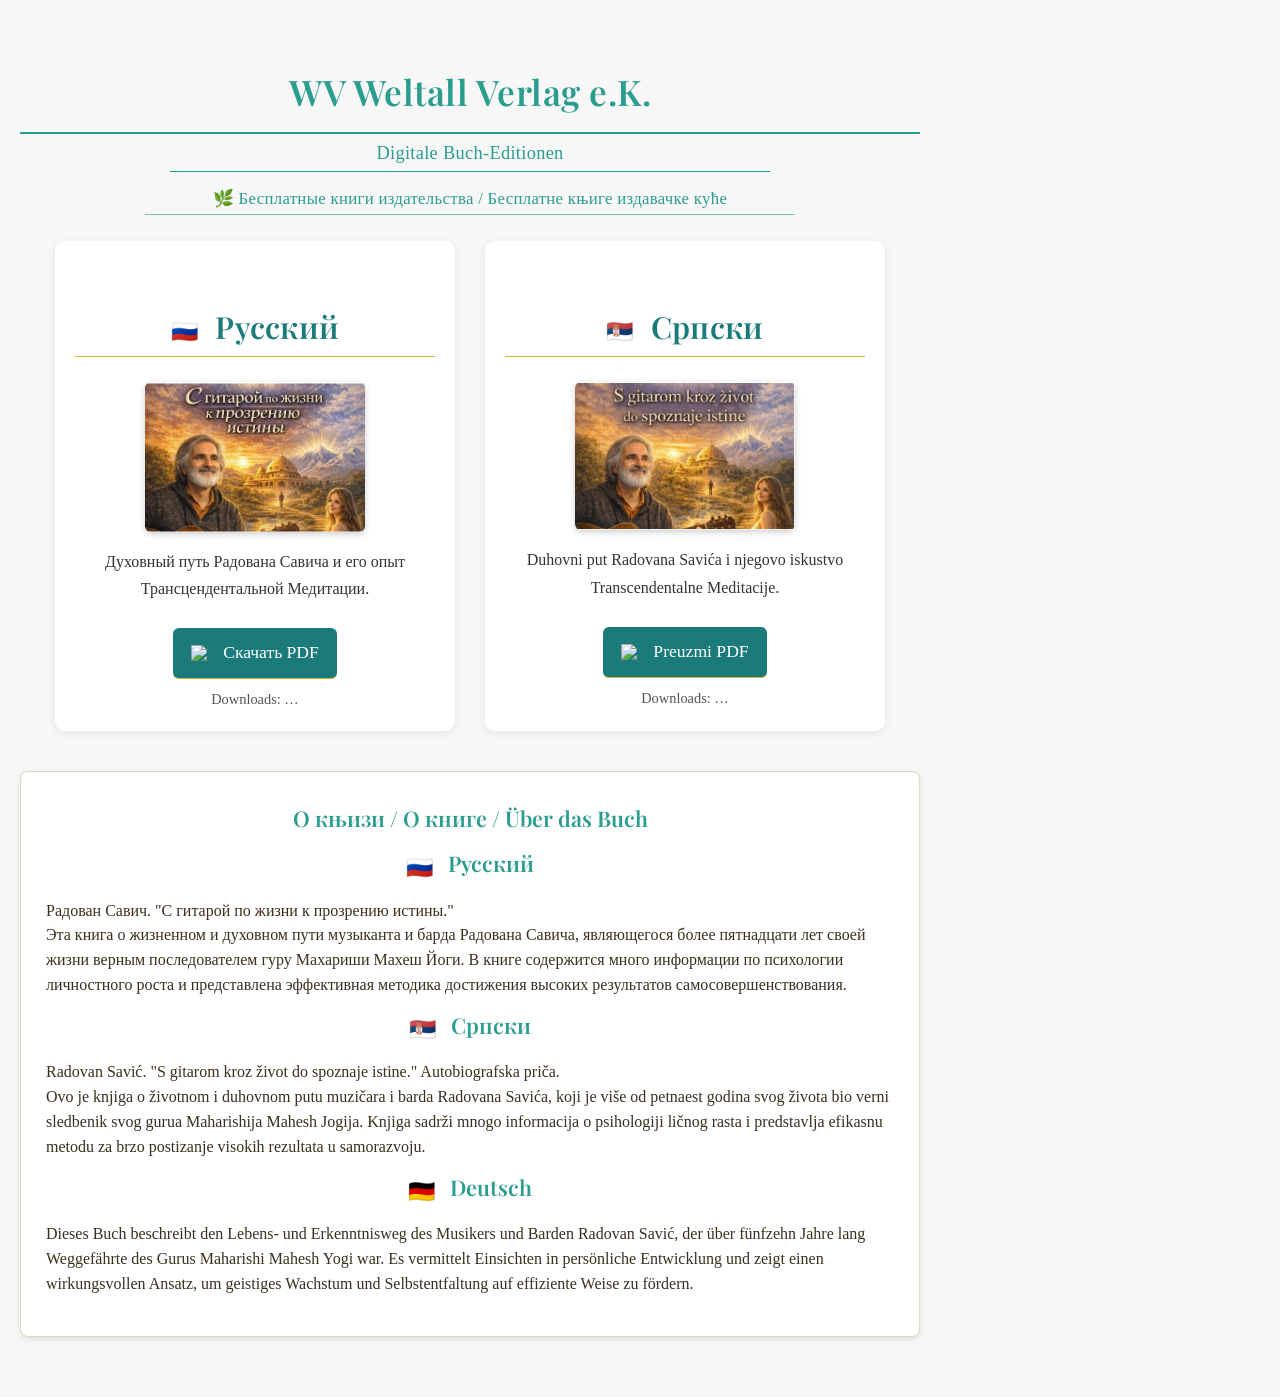
==== index.html @ 4fbf8c76 "Update index.html" ====
<!DOCTYPE html>
<html lang="de">
<head>
    <link rel="icon" type="image/png" href="weltall-icon.png">
    <meta charset="UTF-8">
    <meta name="viewport" content="width=device-width, initial-scale=1.0">
    <title>WV Digital Editions – Электронные книги</title>
    
    <!-- Hauptsprache: Russisch -->
    <meta name="description" content="Электронные книги WV Weltall Verlag e.K.: духовный путь Радована Савича, Трансцендентальная Медитация и поиск истинных ценностей жизни.">
    <meta http-equiv="Content-Language" content="ru">

    <!-- Alternative Sprachen -->
    <meta name="description:sr" content="E‑knjige WV Weltall Verlag e.K.: duhovni put Radovana Savića, Transcendentalna Meditacija i potraga za istinskim životnim vrednostima.">
    <meta name="description:de" content="Digitale Bücher des WV Weltall Verlag e.K.: Radovan Savić, Transzendentale Meditation und der Weg zu innerer Entwicklung.">

<!-- OpenGraph (Social Media Preview) -->
<meta property="og:title" content="WV Digital Editions – Электронные книги">
<meta property="og:description" content="Электронные книги WV Weltall Verlag e.K.: духовный путь Радована Савича, Трансцендентальная Медитация и поиск истинных ценностей жизни.">
<meta property="og:type" content="website">
<meta property="og:url" content="https://weltall-verlag.github.io/wv-digital-editions/">
<meta property="og:image" content="https://weltall-verlag.github.io/wv-digital-editions/weltall-icon.png">
<meta property="og:locale" content="ru_RU">
<meta property="og:locale:alternate" content="sr_RS">
<meta property="og:locale:alternate" content="de_DE">

<!-- Twitter Card -->
<meta name="twitter:card" content="summary">
<meta name="twitter:title" content="WV Digital Editions – Электронные книги">
<meta name="twitter:description" content="Духовный путь Радована Савича и Трансцендентальная Медитация.">
<meta name="twitter:image" content="https://weltall-verlag.github.io/wv-digital-editions/weltall-icon.png">
    
    <link rel="stylesheet" href="style.css"> 
  
    <!-- Playfair Display -->
    <link href="https://fonts.googleapis.com/css2?family=Playfair+Display:wght@500;600&display=swap" rel="stylesheet">

    <style>
        body {
            font-family: "Georgia", serif;
            background: #f7f7f7;
            margin: 0;
            padding: 20px;
            color: #333;
        }

        h1 {
            font-family: "Playfair Display", serif;
            font-size: 2.6em;
            font-weight: 700;
            color: #1b7b7b;
            text-align: center;
            margin-bottom: 30px;
            letter-spacing: 0.3px;
        }

        h2 {
            font-family: "Playfair Display", serif;
            font-size: 1.9em;
            font-weight: 600;
            color: #1b7b7b;
            text-align: center;
            margin-top: 40px;
            margin-bottom: 25px;
            letter-spacing: 0.3px;
        }

        h3 {
            font-family: "Playfair Display", serif;
            font-size: 1.35em;
            font-weight: 600;
            color: #2A9D8F;
            text-align: center;
            margin-top: 8px;
            margin-bottom: 18px;
            line-height: 1.25; /* engerer Zeilenabstand */
        }

        .books-container {
            display: flex;
            flex-wrap: wrap;
            justify-content: center;
            gap: 30px;
        }

.books-container {
    display: flex;
    flex-wrap: wrap;
    justify-content: center;
    gap: 30px;
}

.book-box {
    background: white;
    border-radius: 10px;
    padding: 20px;
    width: 360px;
    box-shadow: 0 2px 8px rgba(0,0,0,0.08);
    text-align: center;
    opacity: 0;
    transform: translateY(10px);
    animation: fadeIn 0.8s ease forwards;
}

.info-box {
    background: #fff;
    border: 1px solid #e0d8c3;
    border-radius: 8px;
    padding: 25px;
    margin: 40px 0;
    box-shadow: 0 2px 6px rgba(0,0,0,0.1);
    font-family: "Georgia", "Times New Roman", serif;
    color: #3b2f1e;
    line-height: 1.7;
}

.info-box h2 {
    color: #006666; /* gleiche Farbe wie WV Weltall Verlag */
    font-weight: normal;
    border-bottom: 1px solid #d4af37; /* Gold-Akzent */
    padding-bottom: 6px;
    margin-top: 0;
    margin-bottom: 20px;
}

.info-box strong {
    color: #3b2f1e;    
}

.book-title-block {
    text-align: center;
    margin-top: 10px;
    margin-bottom: 25px;
}

.book-title {
  display: block;
  font-weight: 600;
  font-size: 0.95em;
  color: #3b2f1e;
  margin-top: 0.3em;       /* weniger Abstand über dem Titel */
  margin-bottom: 0.2em;    /* weniger Abstand unter dem Titel */
}

.info-box p {
    margin-top: 0.4em;       /* etwas weniger Abstand über jedem Absatz */
    margin-bottom: 0.9em;    /* etwas mehr Abstand unter jedem Absatz */
    line-height: 1.55;       /* angenehme Lesbarkeit */
}

.info-box strong {
    display: block;
    margin-top: 1.2em;       /* mehr Abstand vor jeder Sprachüberschrift */
    margin-bottom: 0.3em;    /* enger unter der Sprachüberschrift */
}

.book-title {
    display: block;
    font-weight: 600;
    font-size: 0.95em;
    color: #3b2f1e;
    margin-top: 0.2em;       /* enger über dem Titel */
    margin-bottom: 0.3em;    /* enger unter dem Titel */
    word-wrap: break-word;      /* bricht lange Wörter */
    overflow-wrap: break-word;  /* moderne Variante */
    white-space: normal;        /* erlaubt Zeilenumbruch */
}

.book-title-divider {
    width: 60%;
    height: 1px;
    background-color: #d4af37;  /* Gold */
    margin: 10px auto 0 auto;
    border: none;
}  

@keyframes fadeIn {
    to {
        opacity: 1;
        transform: translateY(0);
    }
}

.cover {
    display: block;
    width: 220px;
    margin: 0 auto 15px auto;
    border-radius: 6px;
}

.button {
    display: inline-flex;
    align-items: center;
    justify-content: center;
    background: #1b7b7b;
    color: white;
    padding: 10px 18px;
    border-radius: 6px;
    text-decoration: none;
    font-size: 1.1em;
    margin-top: 10px;
    transition: background 0.25s ease, transform 0.25s ease, box-shadow 0.25s ease;
}

.button img {
    width: 24px;
    margin-right: 8px;
}

.button:hover {
    background: #219191;
    transform: translateY(-2px);
    box-shadow: 0 4px 10px rgba(0,0,0,0.15);
}

.downloads {
    margin-top: 8px;
    font-size: 0.9em;
    color: #555;
    text-align: center;
}   

  .flag-icon {
  font-size: 22px;
  margin-right: 10px;
  vertical-align: middle;
  }   
/*    .subtitle {
      margin-top: 6px;
      margin-bottom: 10px; /* vorher vermutlich 30–40px */
      font-size: 18px;
      color: #555;
      max-width: 600px;
      margin-left: auto;
      margin-right: auto;
      line-height: 1.35; /* dichter, aber gut lesbar */
    } */
       /* Einheitliche Sprachüberschriften */
h3.language-title {
    font-family: "Playfair Display", serif;
    font-weight: 600;
    font-size: 1.4em;
    color: #1b7b7b; /* Türkis wie im RU-Beispiel */
    text-align: left;
    margin-top: 25px;
    margin-bottom: 10px;
}

 .page-title {
    font-family: "Playfair Display", serif;
    font-size: 2.2rem;
    font-weight: 600;
    letter-spacing: 0.5px;
    color: #2A9D8F;
    text-align: center;
    margin: 1.2em 0 0.2em 0;
    border-bottom: 2px solid #2A9D8F; 
}

.page-subtitle {
    font-family: "Inter", "Georgia", serif;
    font-size: 1.15rem;
    font-weight: 400;
    color: #2A9D8F;
    text-align: center;
    margin: 0.4em auto 0.8em auto;
    max-width: 600px;
    line-height: 1.4;
    border-bottom: 1.5px solid #2A9D8F; /* etwas feiner für eleganteren Look */
}

.page-subtitle-ru-sr {
    font-family: "Inter", "Georgia", serif;
    font-size: 1.05rem;
    font-weight: 400;
    color: #2A9D8F;
    text-align: center;
    margin: 0.2em auto 1.5em auto;
    max-width: 650px;
    line-height: 1.4;
    border-bottom: 1px solid rgba(42,157,143,0.6); /* leicht transparent für ruhigen Abschluss */
}
        
    </style>
</head>

<body>

<h1 class="page-title">WV Weltall Verlag e.K.</h1>
<h2 class="page-subtitle">Digitale Buch‑Editionen</h2>
<h2 class="page-subtitle-ru-sr">
    🌿 Бесплатные книги издательства / Бесплатне књиге издавачке куће
</h2>
<div class="books-container">

    <!-- RUSSISCH -->
    <div class="book-box">
        <h2><span class="flag-icon">🇷🇺</span> Русский</h2>
        <img src="radovan-savich-ru/cover_ru.jpg" class="cover" alt="Russisches Cover">
       <p class="book-intro">
        Духовный путь Радована Савича и его опыт Трансцендентальной Медитации.
       </p>
        <a class="button"
           href="https://github.com/weltall-verlag/wv-digital-editions/releases/download/v1.0.0/savich-s-gitaroj-po-ghizni.pdf"
           download>
            <img src="https://upload.wikimedia.org/wikipedia/commons/8/87/PDF_file_icon.svg">
            Скачать PDF
        </a>

        <div class="downloads" id="downloads-ru">Downloads: …</div>
    </div>

    <!-- SERBISCH -->
    <div class="book-box">
        <h2><span class="flag-icon">🇷🇸</span> Српски</h2>
        <img src="radovan-savich-sr/cover_rs.jpg" class="cover" alt="Serbisches Cover">
<p class="book-intro">
    Duhovni put Radovana Savića i njegovo iskustvo Transcendentalne Meditacije.
</p>
        <a class="button"
           href="https://github.com/weltall-verlag/wv-digital-editions/releases/download/v1.0.0/savich-gitarom-kroz-zivot.pdf"
           download>
            <img src="https://upload.wikimedia.org/wikipedia/commons/8/87/PDF_file_icon.svg">
            Preuzmi PDF
        </a>

        <div class="downloads" id="downloads-rs">Downloads: …</div>
    </div>

</div>

<script>
fetch("https://api.github.com/repos/weltall-verlag/wv-digital-editions/releases/latest")
    .then(response => response.json())
    .then(data => {
        let assets = data.assets;

        let ru = assets.find(a => a.name.includes("savich-s-gitaroj-po-ghizni"));
        let rs = assets.find(a => a.name.includes("savich-gitarom-kroz-zivot"));

        if (ru) document.getElementById("downloads-ru").innerText = "Downloads: " + ru.download_count;
        if (rs) document.getElementById("downloads-rs").innerText = "Downloads: " + rs.download_count;
    })
    .catch(error => console.error("Fehler beim Abrufen der Download-Zähler:", error));
</script>

<div class="info-box">
    <h3>О књизи / О книге / Über das Buch </h3>
    
<h3 class="language-title"><span class="flag-icon">🇷🇺</span> Русский</h3>
<p>Радован Савич. "С гитарой по жизни к прозрению истины."<br>
Эта книга о жизненном и духовном пути музыканта и барда Радована Савича, являющегося более пятнадцати лет своей жизни верным последователем гуру Махариши Махеш Йоги. В книге содержится много информации по психологии личностного роста и представлена эффективная методика достижения высоких результатов самосовершенствования.</p>

    <h3 class="language-title"><span class="flag-icon">🇷🇸</span> Српски</h3>
<p>Radovan Savić. "S gitarom kroz život do spoznaje istine." Autobiografska priča.<br>
Ovo je knjiga o životnom i duhovnom putu muzičara i barda Radovana Savića, koji je više od petnaest godina svog života bio verni sledbenik svog gurua Maharishija Mahesh Jogija. Knjiga sadrži mnogo informacija o psihologiji ličnog rasta i predstavlja efikasnu metodu za brzo postizanje visokih rezultata u samorazvoju.</p>

   <h3 class="language-title"><span class="flag-icon">🇩🇪</span> Deutsch</h3>
<p>Dieses Buch beschreibt den Lebens- und Erkenntnisweg des Musikers und Barden Radovan Savić, der über fünfzehn Jahre lang Weggefährte des Gurus Maharishi Mahesh Yogi war. Es vermittelt Einsichten in persönliche Entwicklung und zeigt einen wirkungsvollen Ansatz, um geistiges Wachstum und Selbstentfaltung auf effiziente Weise zu fördern.</p>

</div>


</body>
</html>

</body>
<!-- refresh 26.05 -->
</html>
---- style.css ----
/* WV Weltall Verlag – minimalistisches Verlag-Design */

body {
    font-family: "Georgia", "Times New Roman", serif;
    background-color: #fdfcf8;
    color: #222;
    max-width: 900px;
    margin: 40px auto;
    line-height: 1.7;
}

h1, h2, h3 {
    color: #3b2f1e;
    font-weight: normal;
}

h1 {
    text-align: center;
    font-size: 2em;
    border-bottom: 2px solid #d4af37;
    padding-bottom: 10px;
    margin-bottom: 20px;
}

h2 {
    border-bottom: 1px solid #d4af37;
    padding-bottom: 4px;
    margin-top: 40px;
}

a {
    color: #3b2f1e;
    text-decoration: none;
    border-bottom: 1px solid #d4af37;
}

a:hover {
    color: #d4af37;
    border-bottom-color: #3b2f1e;
}

.book-block {
    background: #fff;
    border: 1px solid #e0d8c3;
    border-radius: 8px;
    padding: 20px;
    margin: 30px 0;
    box-shadow: 0 2px 6px rgba(0,0,0,0.1);
}

.lang {
    font-weight: bold;
    color: #6b5b3e;
    margin-bottom: 8px;
}

.pdf-icon {
    width: 20px;
    vertical-align: middle;
    margin-right: 6px;
}

.cover {
    width: 160px;
    border-radius: 6px;
    margin: 10px 0;
    box-shadow: 0 2px 6px rgba(0,0,0,0.2);
}

footer {
    text-align: center;
    margin-top: 40px;
    font-size: 0.9em;
    color: #6b5b3e;
    border-top: 1px solid #d4af37;
    padding-top: 10px;
}
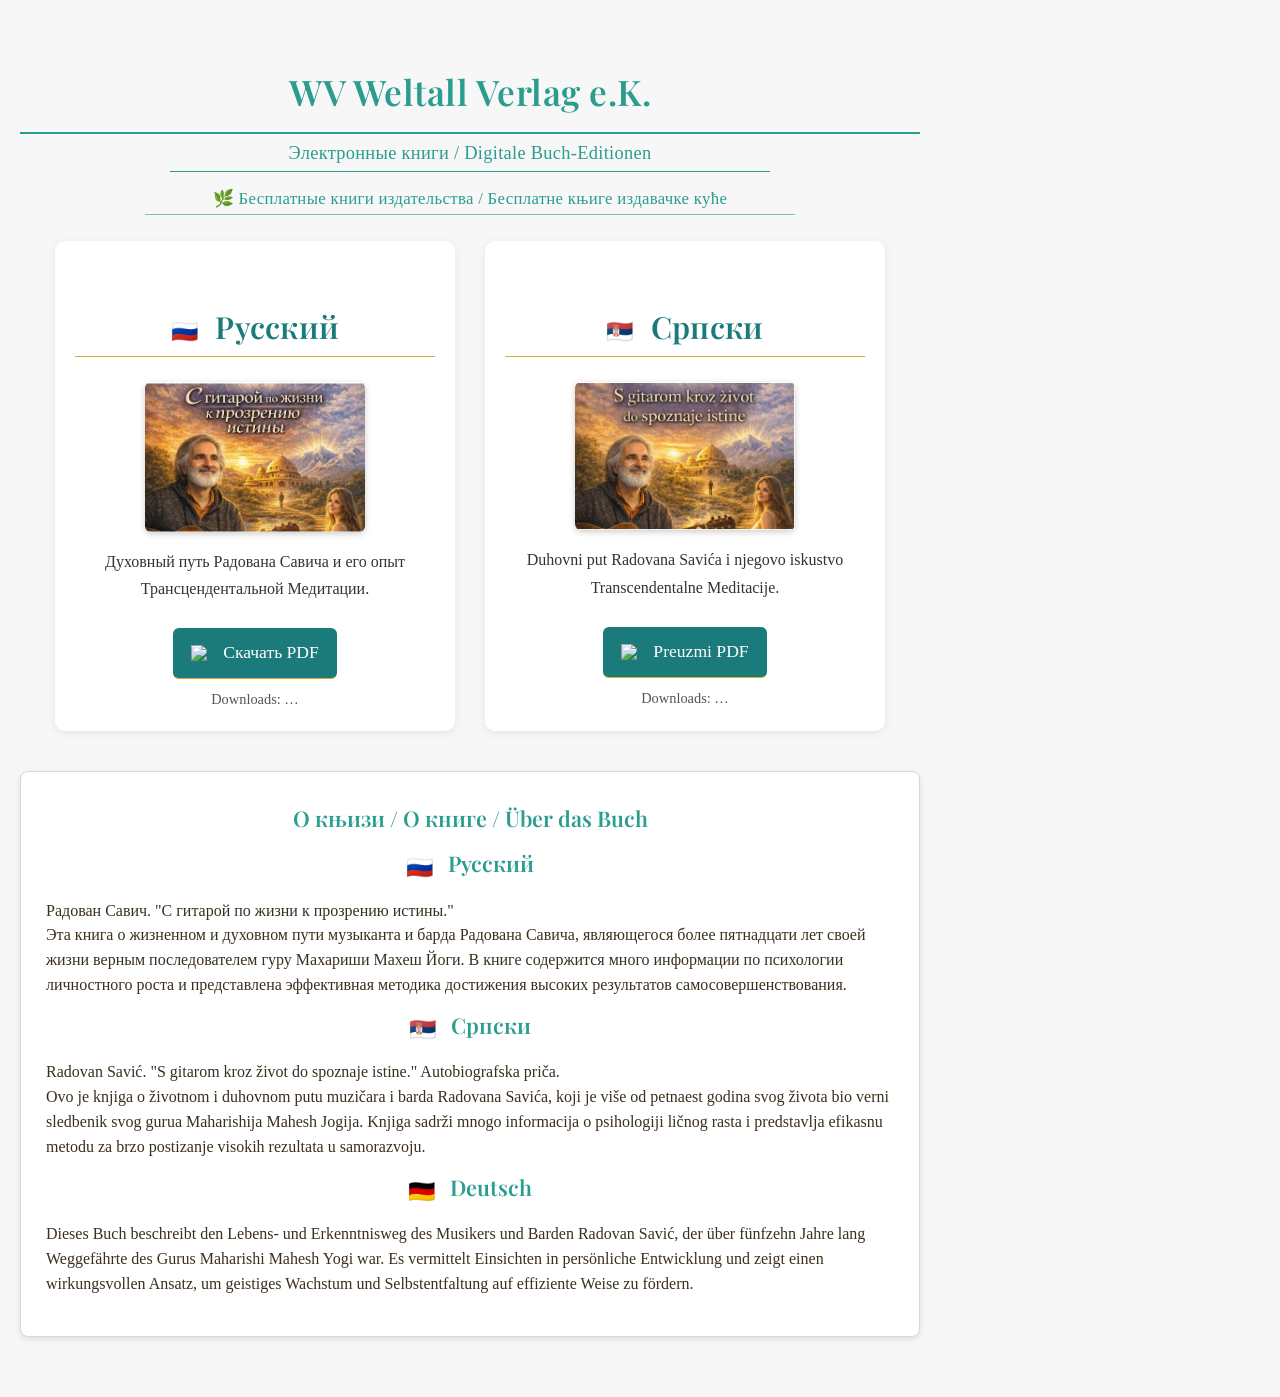
==== commit 79ac412a: "Update index.html" ====
--- a/index.html
+++ b/index.html
@@ -287,7 +287,7 @@
 <body>
 
 <h1 class="page-title">WV Weltall Verlag e.K.</h1>
-<h2 class="page-subtitle">Digitale Buch‑Editionen</h2>
+<h2 class="page-subtitle"> Электронные книги / Digitale Buch‑Editionen</h2>
 <h2 class="page-subtitle-ru-sr">
     🌿 Бесплатные книги издательства / Бесплатне књиге издавачке куће
 </h2>
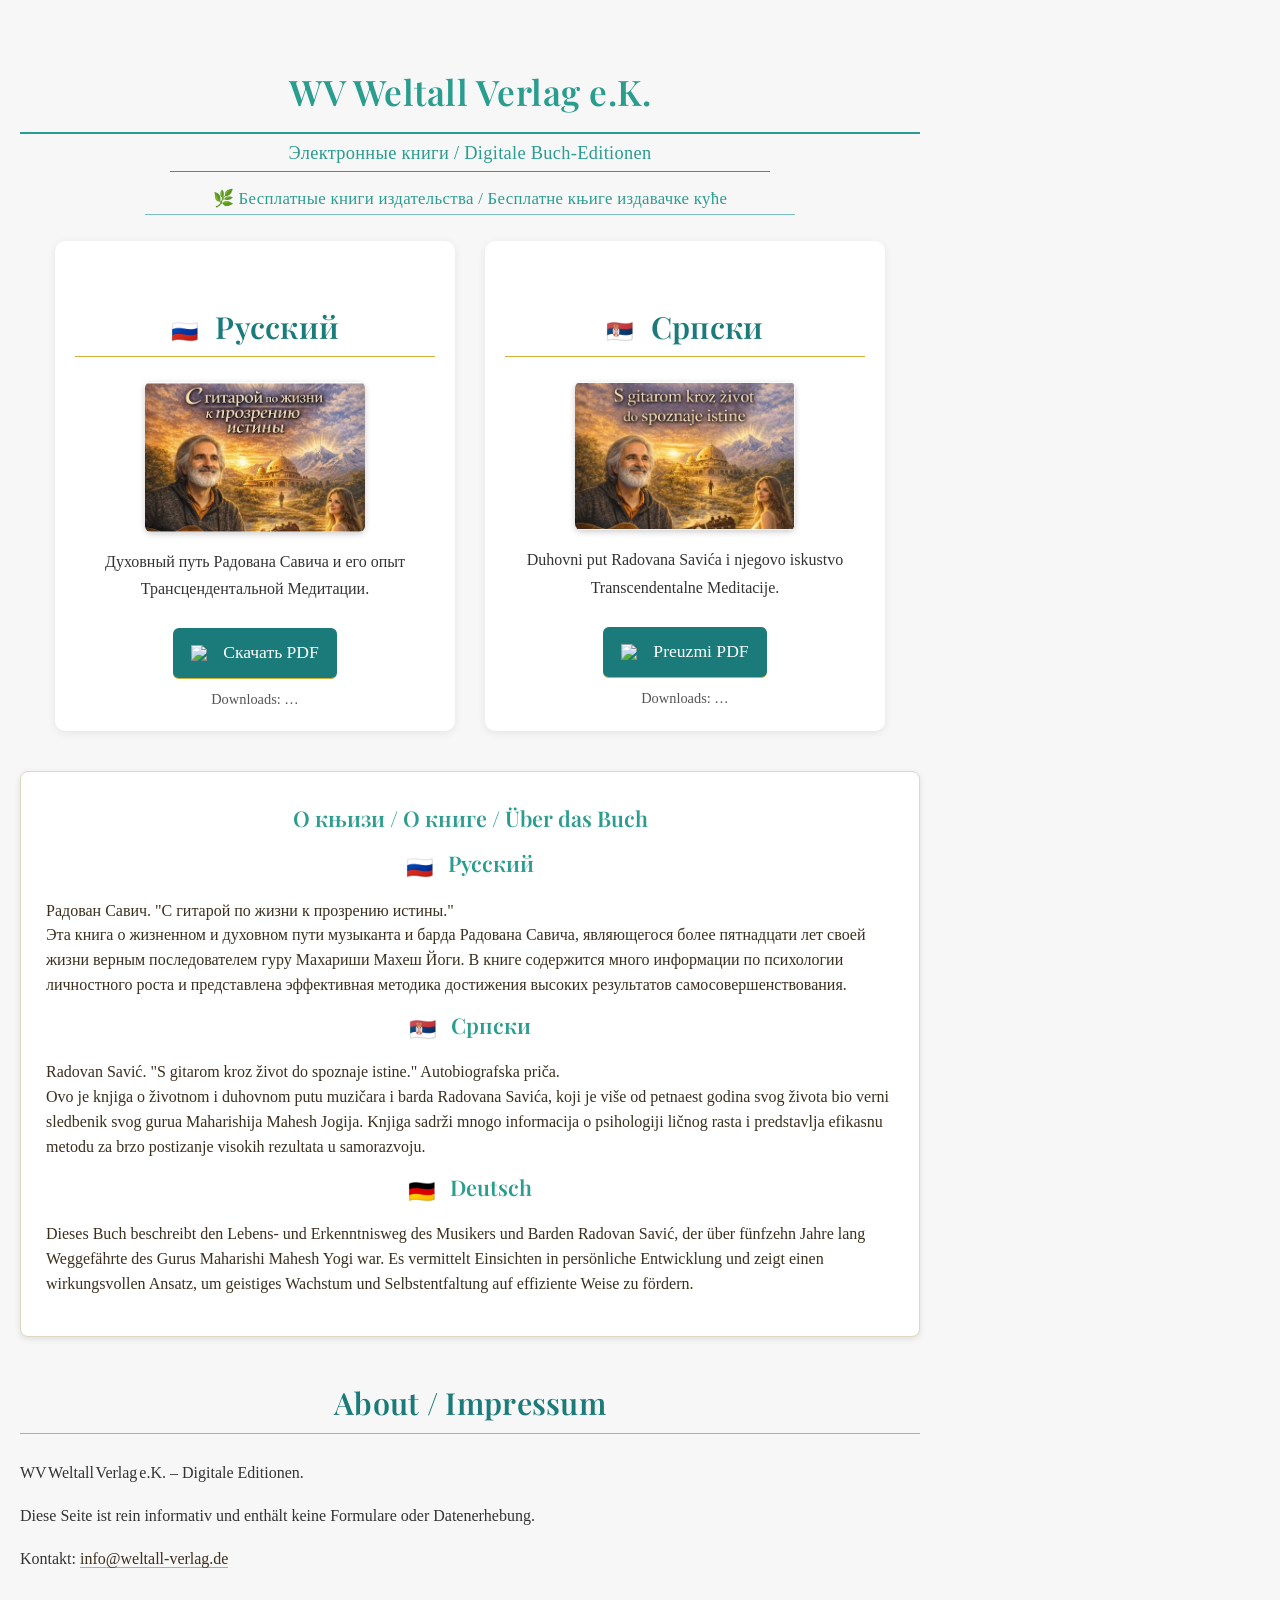
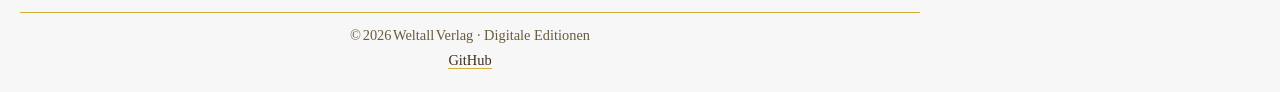
==== commit 76d9946c: "Update index.html" ====
--- a/index.html
+++ b/index.html
@@ -359,11 +359,19 @@
 <p>Dieses Buch beschreibt den Lebens- und Erkenntnisweg des Musikers und Barden Radovan Savić, der über fünfzehn Jahre lang Weggefährte des Gurus Maharishi Mahesh Yogi war. Es vermittelt Einsichten in persönliche Entwicklung und zeigt einen wirkungsvollen Ansatz, um geistiges Wachstum und Selbstentfaltung auf effiziente Weise zu fördern.</p>
 
 </div>
-
+<section id="about" style="margin-top:40px;">
+  <h2>About / Impressum</h2>
+  <p>WV Weltall Verlag e.K. – Digitale Editionen.</p>
+  <p>Diese Seite ist rein informativ und enthält keine Formulare oder Datenerhebung.</p>
+  <p>Kontakt: <a href="mailto:info@weltall-verlag.de">info@weltall-verlag.de</a></p>
+</section>
+
+<footer>
+  © 2026 Weltall Verlag · Digitale Editionen  
+  <br>
+  <a href="https://github.com/weltall-verlag/wv-digital-editions">GitHub</a>
+</footer>
 
 </body>
 </html>
 
-</body>
-<!-- refresh 26.05 -->
-</html>
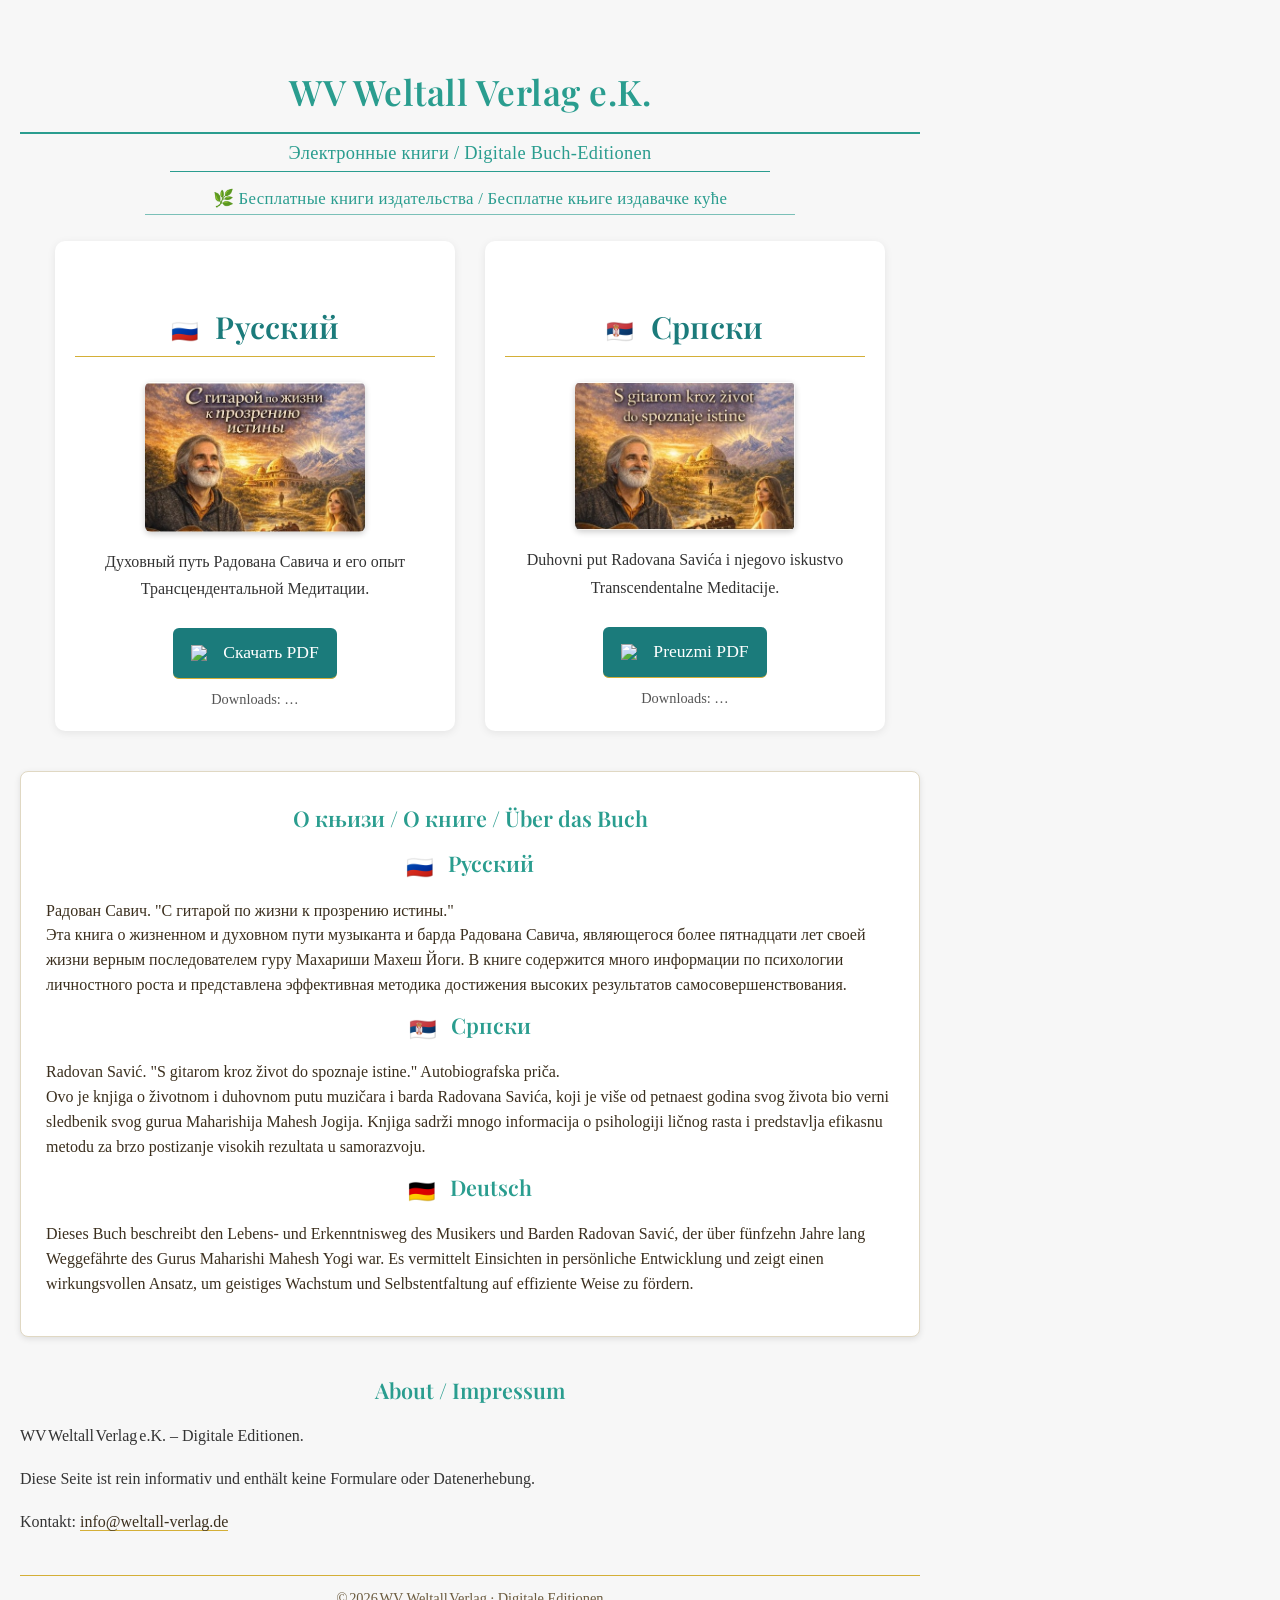
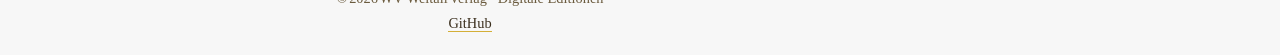
==== commit 46b791b5: "Update index.html" ====
--- a/index.html
+++ b/index.html
@@ -360,14 +360,14 @@
 
 </div>
 <section id="about" style="margin-top:40px;">
-  <h2>About / Impressum</h2>
+  <h3>About / Impressum</h3>
   <p>WV Weltall Verlag e.K. – Digitale Editionen.</p>
   <p>Diese Seite ist rein informativ und enthält keine Formulare oder Datenerhebung.</p>
   <p>Kontakt: <a href="mailto:info@weltall-verlag.de">info@weltall-verlag.de</a></p>
 </section>
 
 <footer>
-  © 2026 Weltall Verlag · Digitale Editionen  
+  © 2026 WV Weltall Verlag · Digitale Editionen  
   <br>
   <a href="https://github.com/weltall-verlag/wv-digital-editions">GitHub</a>
 </footer>
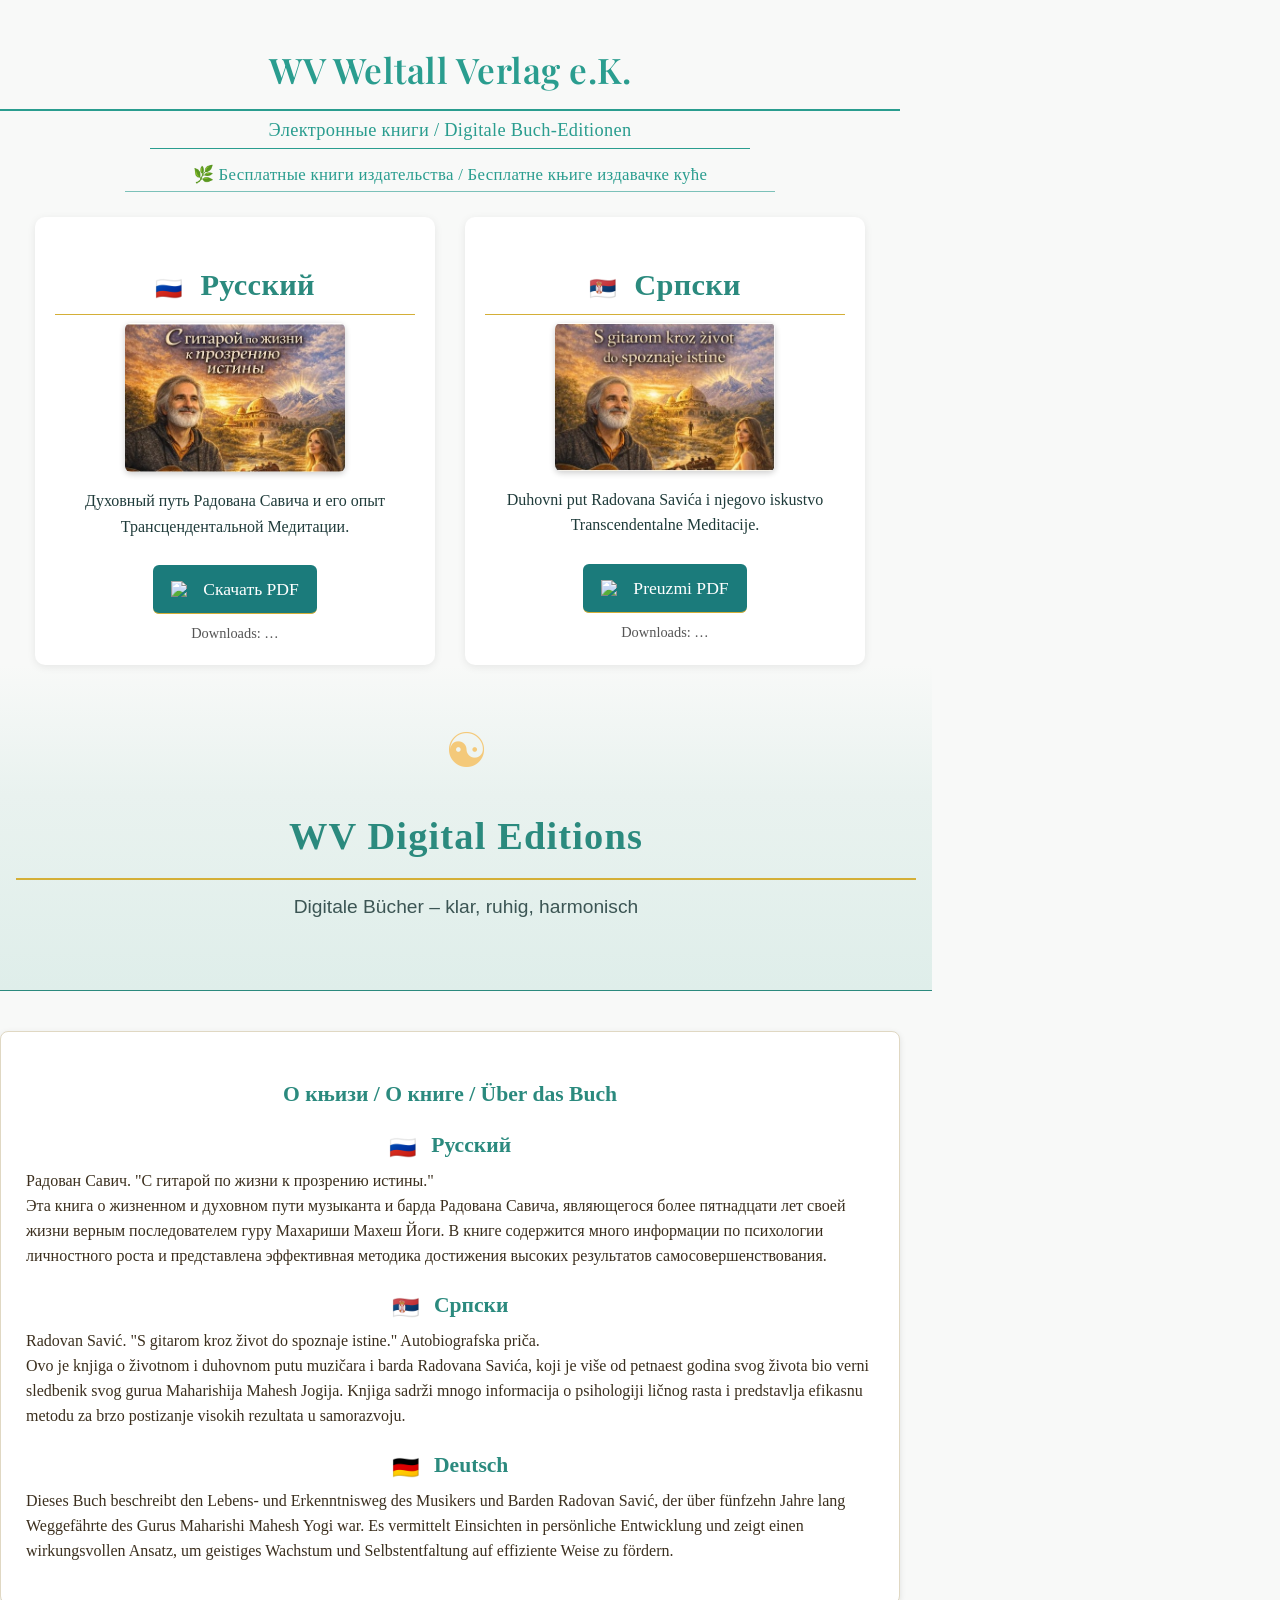
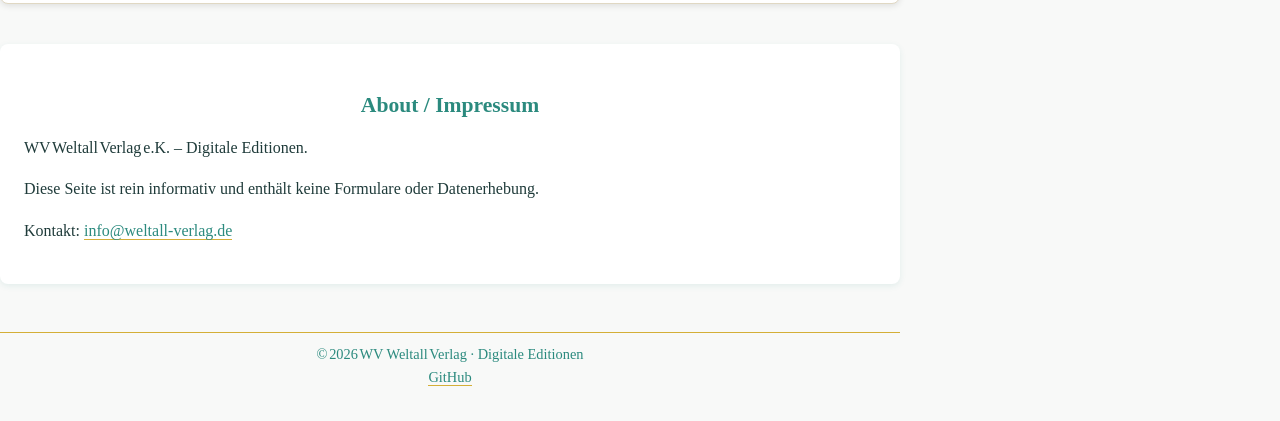
==== commit d55b78b2: "Update index.html" ====
--- a/index.html
+++ b/index.html
@@ -280,7 +280,107 @@
     line-height: 1.4;
     border-bottom: 1px solid rgba(42,157,143,0.6); /* leicht transparent für ruhigen Abschluss */
 }
-        
+
+        /* WV Digital Editions – Stilharmonisierung mit I Ching Edition */
+
+:root {
+  --background: #f8f9f8;
+  --primary: #2b8a7e;
+  --accent: #f4c97a;
+  --text: #1f3b3a;
+  --link-hover: #3b9c8c;
+}
+
+body {
+  background-color: var(--background);
+  color: var(--text);
+  font-family: "Noto Sans", "Merriweather", serif;
+  line-height: 1.6;
+  margin: 0;
+  padding: 0;
+}
+
+h1, h2, h3 {
+  font-family: "Noto Serif Display", serif;
+  color: var(--primary);
+  text-align: center;
+  margin: 1.5rem 0 0.5rem;
+}
+
+hr {
+  border: none;
+  border-top: 1px solid var(--primary);
+  margin: 1.5rem auto;
+  width: 80%;
+}
+
+a {
+  color: var(--primary);
+  text-decoration: none;
+  transition: color 0.3s ease;
+}
+
+a:hover {
+  color: var(--link-hover);
+}
+
+section {
+  max-width: 900px;
+  margin: 2rem auto;
+  padding: 1.5rem;
+  background: #ffffff;
+  border-radius: 8px;
+  box-shadow: 0 2px 6px rgba(43, 138, 126, 0.1);
+}
+
+.icon, .emoji {
+  color: var(--accent);
+}
+
+footer {
+  text-align: center;
+  font-size: 0.9rem;
+  color: var(--primary);
+  margin-top: 3rem;
+  padding-bottom: 2rem;
+}
+/* Harmonisches Header-Banner im Stil der I‑Ching-Seite */
+
+.header-banner {
+  width: 100%;
+  padding: 3rem 1rem;
+  background: linear-gradient(
+    180deg,
+    #f8f9f8 0%,
+    #e9f2ef 40%,
+    #dfeeea 100%
+  );
+  text-align: center;
+  border-bottom: 1px solid var(--primary);
+}
+
+.header-banner h1 {
+  font-family: "Noto Serif Display", serif;
+  font-size: 2.4rem;
+  color: var(--primary);
+  margin: 0;
+  letter-spacing: 0.03em;
+}
+
+.header-banner p {
+  font-family: "Noto Sans", sans-serif;
+  font-size: 1.2rem;
+  color: var(--text);
+  margin-top: 0.8rem;
+  opacity: 0.85;
+}
+
+.header-symbol {
+  font-size: 3rem;
+  color: var(--accent);
+  margin-bottom: 1rem;
+}
+
     </style>
 </head>
 
@@ -328,6 +428,11 @@
     </div>
 
 </div>
+<div class="header-banner">
+  <div class="header-symbol">☯</div>
+  <h1>WV Digital Editions</h1>
+  <p>Digitale Bücher – klar, ruhig, harmonisch</p>
+</div>
 
 <script>
 fetch("https://api.github.com/repos/weltall-verlag/wv-digital-editions/releases/latest")
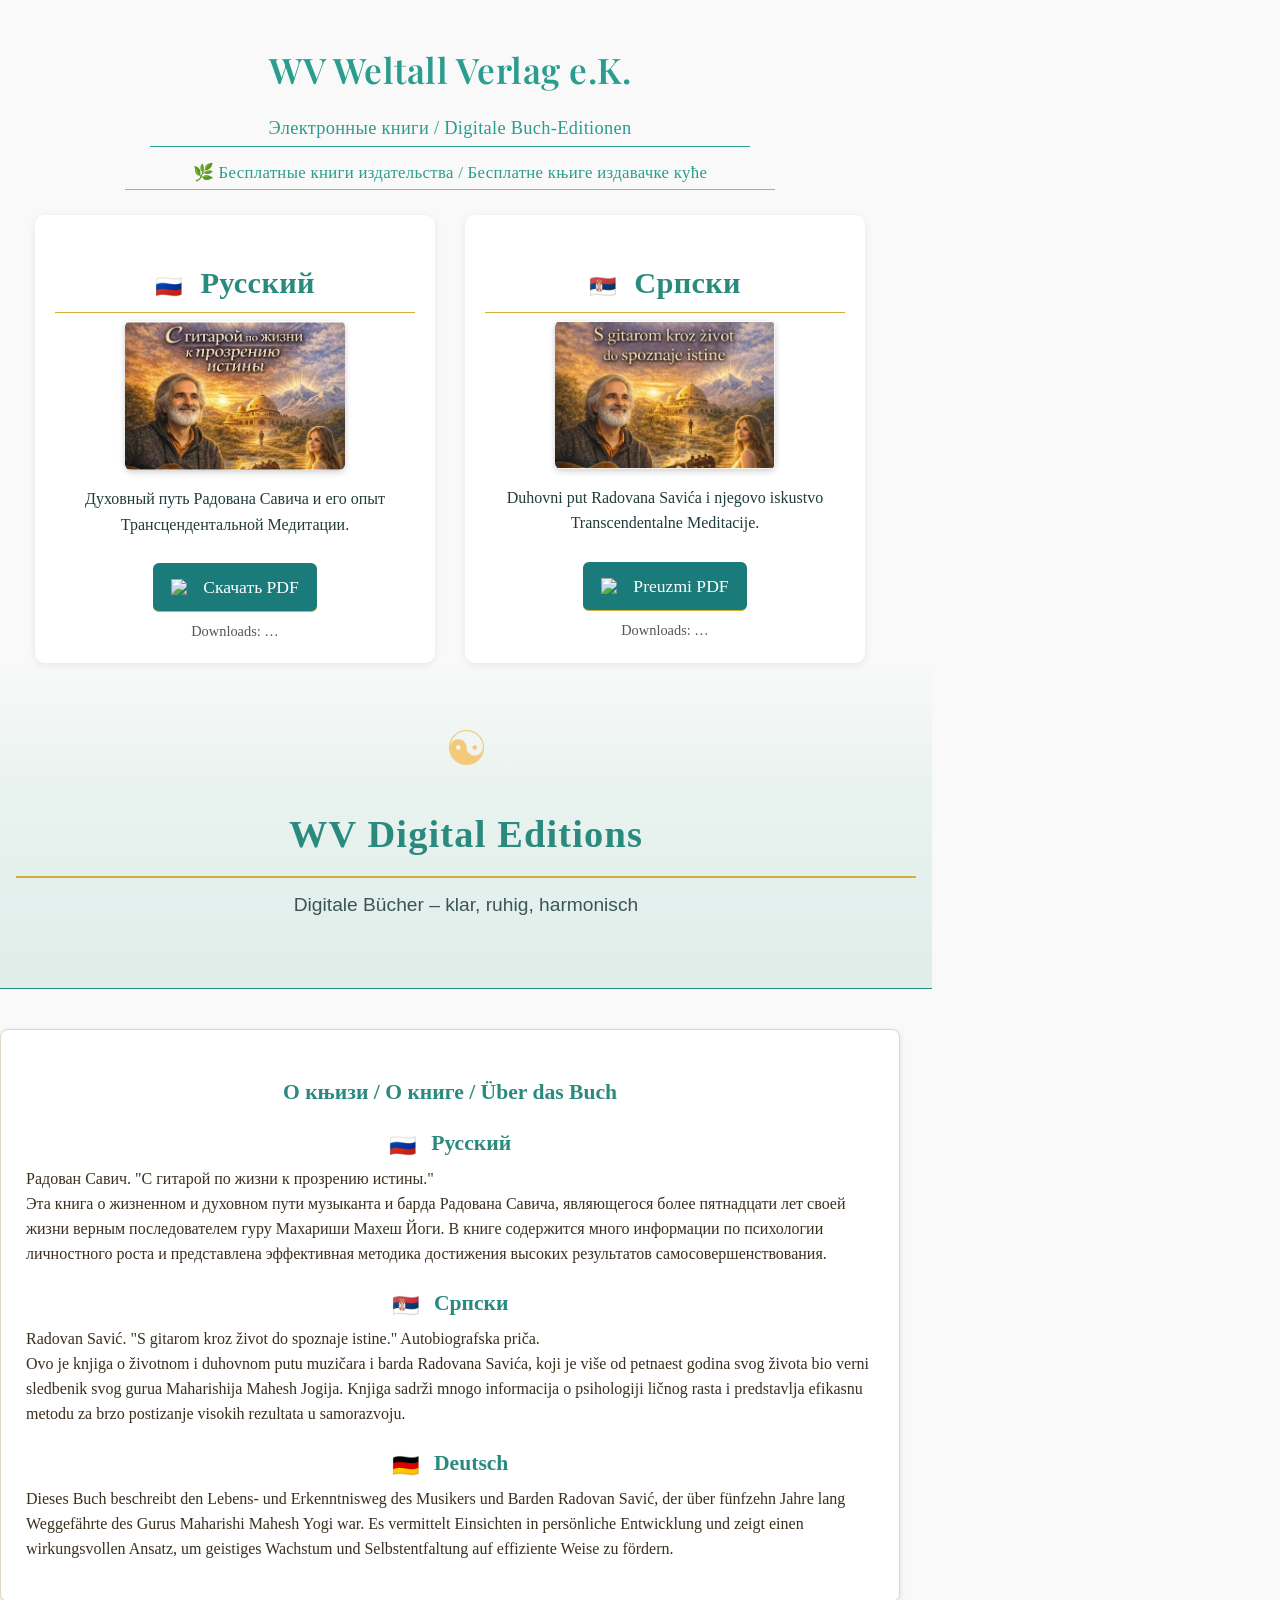
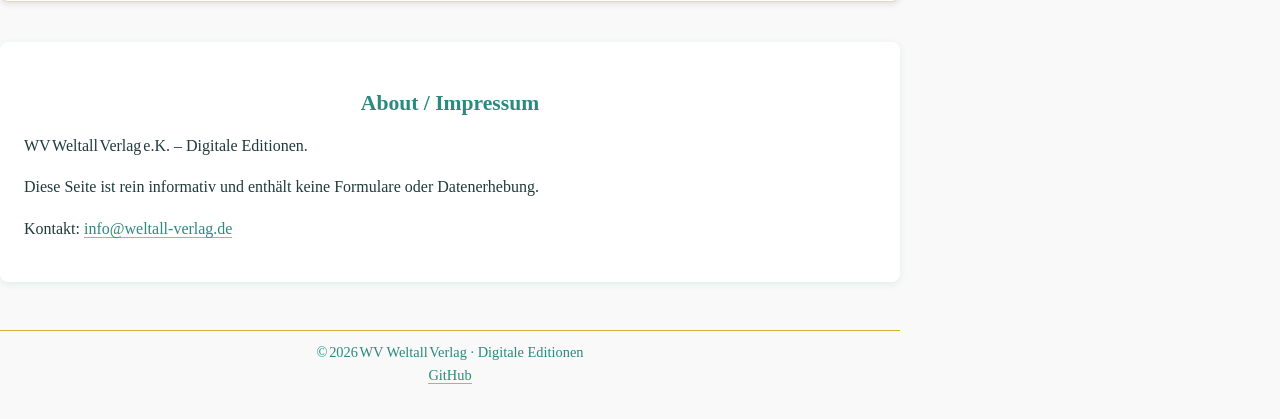
==== commit 1ac1c5ba: "Update index.html" ====
--- a/index.html
+++ b/index.html
@@ -254,7 +254,7 @@
     color: #2A9D8F;
     text-align: center;
     margin: 1.2em 0 0.2em 0;
-    border-bottom: 2px solid #2A9D8F; 
+    border-bottom: none;  //border-bottom: 2px solid #2A9D8F; 
 }
 
 .page-subtitle {
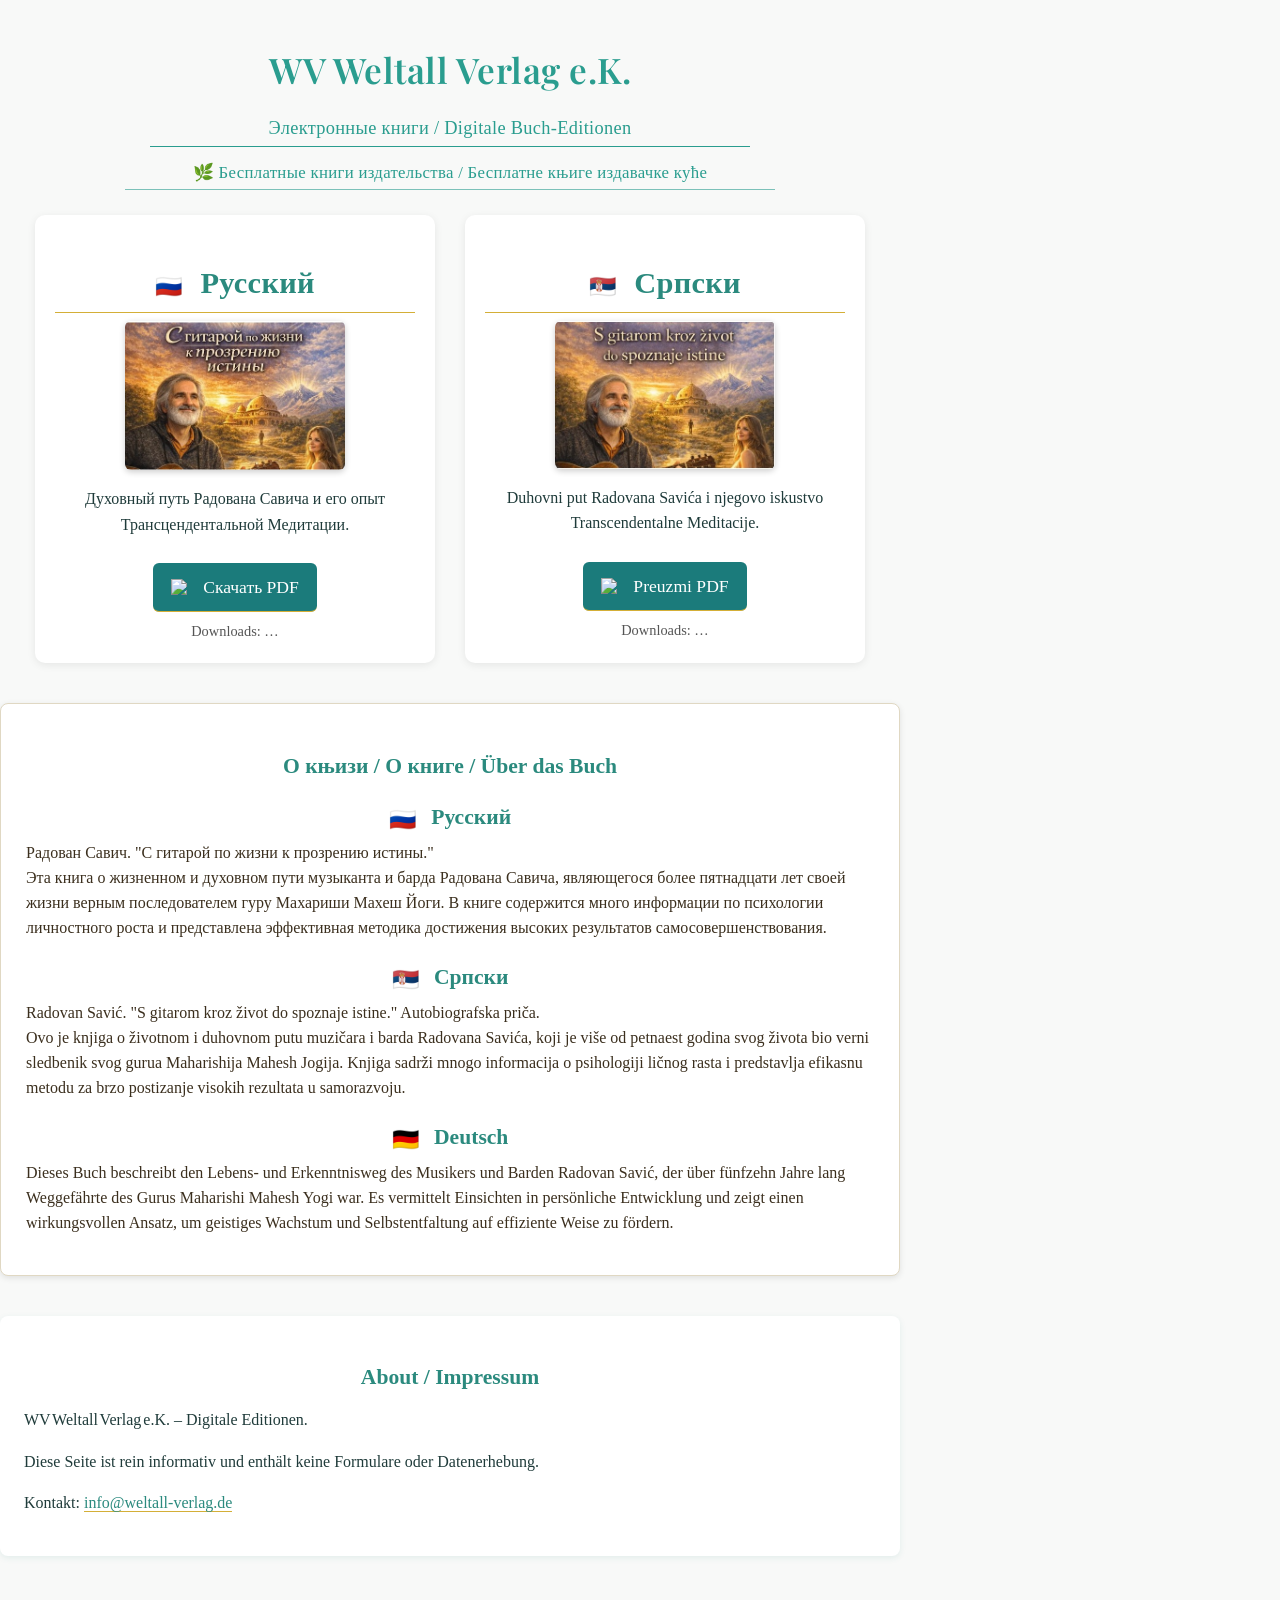
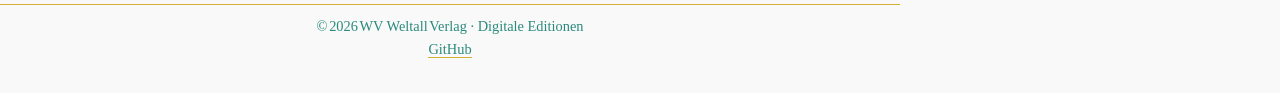
==== commit c71b7d03: "Update index.html" ====
--- a/index.html
+++ b/index.html
@@ -344,42 +344,6 @@
   margin-top: 3rem;
   padding-bottom: 2rem;
 }
-/* Harmonisches Header-Banner im Stil der I‑Ching-Seite */
-
-.header-banner {
-  width: 100%;
-  padding: 3rem 1rem;
-  background: linear-gradient(
-    180deg,
-    #f8f9f8 0%,
-    #e9f2ef 40%,
-    #dfeeea 100%
-  );
-  text-align: center;
-  border-bottom: 1px solid var(--primary);
-}
-
-.header-banner h1 {
-  font-family: "Noto Serif Display", serif;
-  font-size: 2.4rem;
-  color: var(--primary);
-  margin: 0;
-  letter-spacing: 0.03em;
-}
-
-.header-banner p {
-  font-family: "Noto Sans", sans-serif;
-  font-size: 1.2rem;
-  color: var(--text);
-  margin-top: 0.8rem;
-  opacity: 0.85;
-}
-
-.header-symbol {
-  font-size: 3rem;
-  color: var(--accent);
-  margin-bottom: 1rem;
-}
 
     </style>
 </head>
@@ -428,11 +392,6 @@
     </div>
 
 </div>
-<div class="header-banner">
-  <div class="header-symbol">☯</div>
-  <h1>WV Digital Editions</h1>
-  <p>Digitale Bücher – klar, ruhig, harmonisch</p>
-</div>
 
 <script>
 fetch("https://api.github.com/repos/weltall-verlag/wv-digital-editions/releases/latest")
